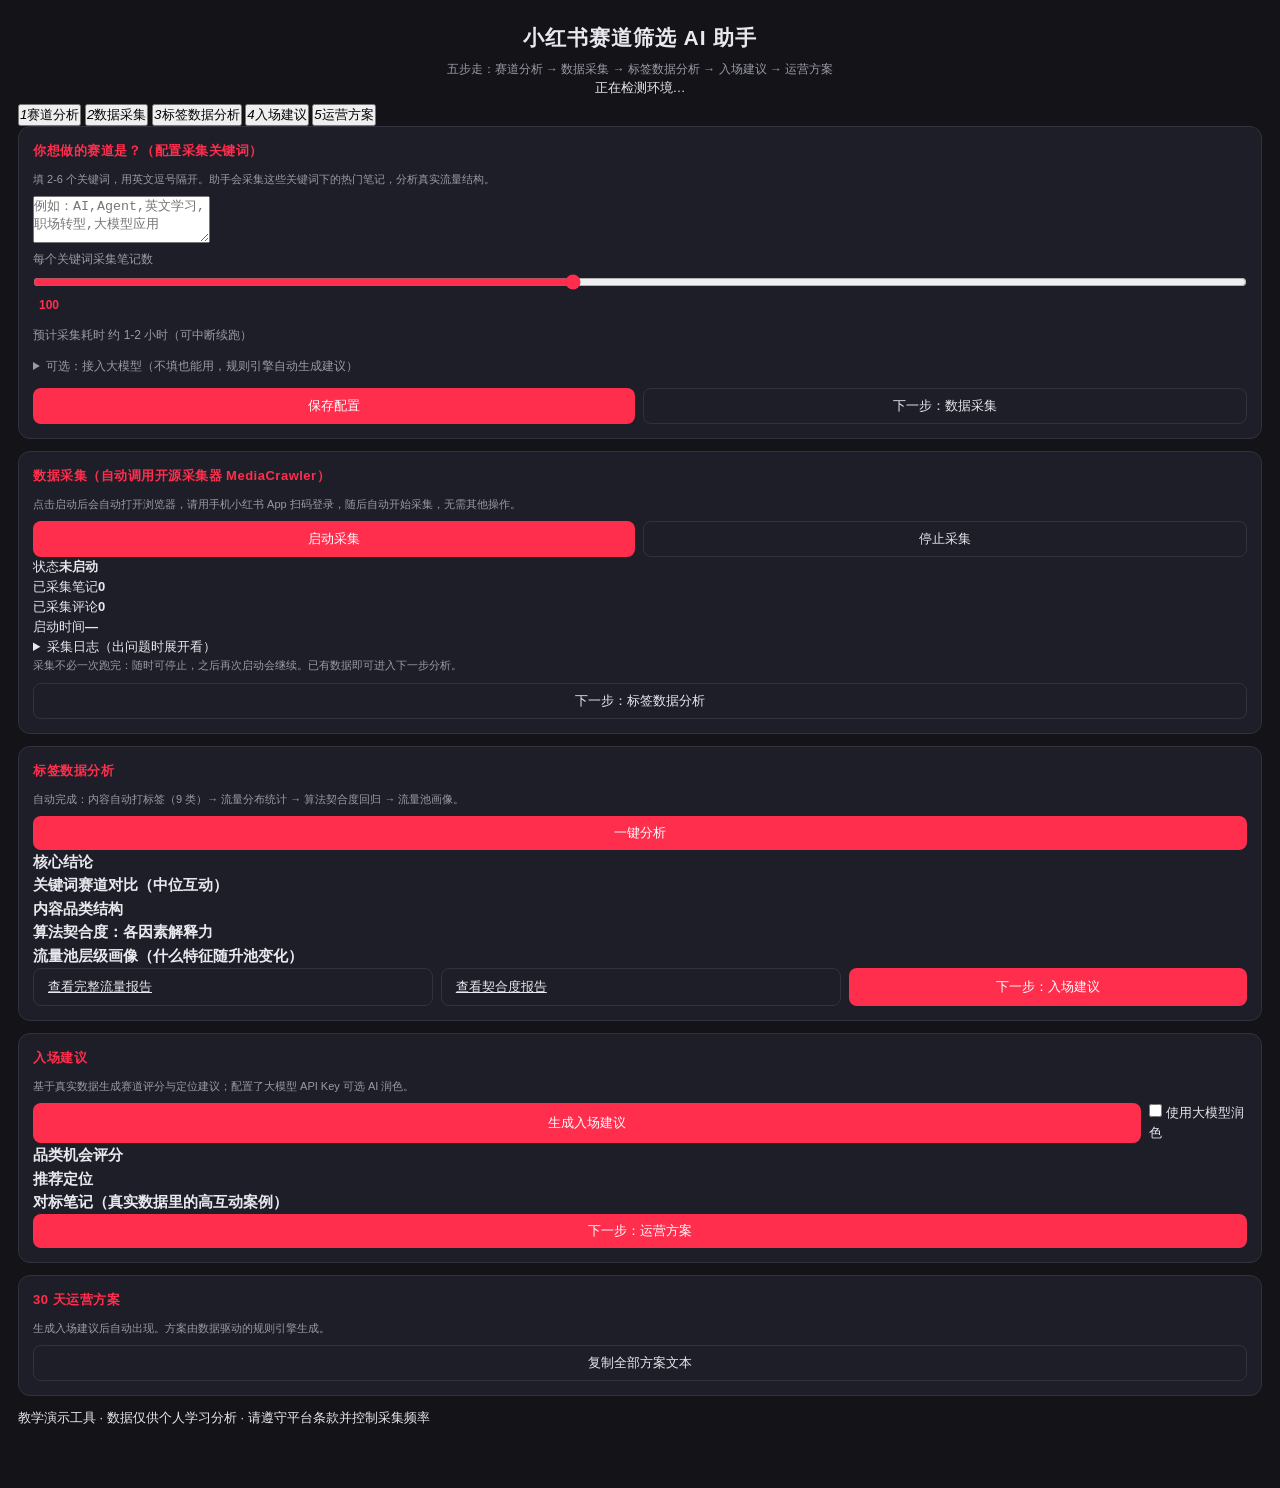
==== assistant/static/index.html @ 3bba019f "新增赛道筛选 AI 助手（assistant/）：五步向导（赛道分析/数据采集/标签分析/入场建议/运营方案），规则引擎+可选大模型润色，零额外依赖后端编排" ====
<!DOCTYPE html>
<html lang="zh-CN">
<head>
<meta charset="UTF-8">
<meta name="viewport" content="width=device-width, initial-scale=1.0">
<title>小红书赛道筛选 AI 助手</title>
<link rel="stylesheet" href="/style.css">
</head>
<body>

<header>
  <h1>小红书赛道筛选 AI 助手</h1>
  <p class="sub">五步走：赛道分析 → 数据采集 → 标签数据分析 → 入场建议 → 运营方案</p>
  <div id="envChips" class="env-chips">正在检测环境…</div>
</header>

<nav class="steps">
  <button class="step active" data-step="1"><i>1</i>赛道分析</button>
  <button class="step" data-step="2"><i>2</i>数据采集</button>
  <button class="step" data-step="3"><i>3</i>标签数据分析</button>
  <button class="step" data-step="4"><i>4</i>入场建议</button>
  <button class="step" data-step="5"><i>5</i>运营方案</button>
</nav>

<!-- ============ Step 1 赛道分析 ============ -->
<section id="sec1" class="sec active">
  <div class="card">
    <h2>你想做的赛道是？（配置采集关键词）</h2>
    <p class="hint">填 2-6 个关键词，用英文逗号隔开。助手会采集这些关键词下的热门笔记，分析真实流量结构。</p>
    <textarea id="kwInput" rows="3" placeholder="例如：AI,Agent,英文学习,职场转型,大模型应用"></textarea>
    <div class="fld-row">
      <label class="fld">每个关键词采集笔记数
        <input type="range" id="maxNotes" min="20" max="200" step="20" value="100">
        <span id="maxNotesVal" class="range-val">100</span>
      </label>
      <label class="fld">预计采集耗时
        <span id="etaText" class="eta">约 1-2 小时（可中断续跑）</span>
      </label>
    </div>
    <div class="fld">
      <details>
        <summary>可选：接入大模型（不填也能用，规则引擎自动生成建议）</summary>
        <div class="llm-grid">
          <label class="fld">API Key<input type="password" id="llmKey" placeholder="DeepSeek API Key（可选）"></label>
          <label class="fld">接口地址<input type="text" id="llmUrl" value="https://api.deepseek.com"></label>
          <label class="fld">模型<input type="text" id="llmModel" value="deepseek-chat"></label>
        </div>
      </details>
    </div>
    <div class="btn-row">
      <button class="btn" id="saveCfgBtn">保存配置</button>
      <button class="btn ghost" id="toStep2Btn">下一步：数据采集</button>
    </div>
    <p id="cfgMsg" class="msg"></p>
  </div>
</section>

<!-- ============ Step 2 数据采集 ============ -->
<section id="sec2" class="sec">
  <div class="card">
    <h2>数据采集（自动调用开源采集器 MediaCrawler）</h2>
    <p class="hint">点击启动后会自动打开浏览器，请用手机小红书 App 扫码登录，随后自动开始采集，无需其他操作。</p>
    <div class="btn-row">
      <button class="btn" id="startCrawlBtn">启动采集</button>
      <button class="btn ghost" id="stopCrawlBtn">停止采集</button>
    </div>
    <div id="crawlStatus" class="crawl-status">
      <div class="cs-row"><span>状态</span><b id="csState">未启动</b></div>
      <div class="cs-row"><span>已采集笔记</span><b id="csNotes">0</b></div>
      <div class="cs-row"><span>已采集评论</span><b id="csComments">0</b></div>
      <div class="cs-row"><span>启动时间</span><b id="csStarted">—</b></div>
    </div>
    <div class="progress"><div id="csBar" class="progress-fill" style="width:0%"></div></div>
    <details><summary>采集日志（出问题时展开看）</summary>
      <pre id="csLog" class="log-box">暂无日志</pre>
    </details>
    <p class="hint">采集不必一次跑完：随时可停止，之后再次启动会继续。已有数据即可进入下一步分析。</p>
    <button class="btn ghost" id="toStep3Btn">下一步：标签数据分析</button>
  </div>
</section>

<!-- ============ Step 3 标签数据分析 ============ -->
<section id="sec3" class="sec">
  <div class="card">
    <h2>标签数据分析</h2>
    <p class="hint">自动完成：内容自动打标签（9 类）→ 流量分布统计 → 算法契合度回归 → 流量池画像。</p>
    <button class="btn" id="analyzeBtn">一键分析</button>
    <p id="analyzeMsg" class="msg"></p>
    <div id="analyzeResult" class="hidden">
      <h3>核心结论</h3>
      <div id="metaCards" class="meta-cards"></div>
      <h3>关键词赛道对比（中位互动）</h3>
      <div id="kwBars" class="bars"></div>
      <h3>内容品类结构</h3>
      <div id="catTable" class="tbl-wrap"></div>
      <h3>算法契合度：各因素解释力</h3>
      <div id="fitBars" class="bars"></div>
      <h3>流量池层级画像（什么特征随升池变化）</h3>
      <div id="bucketTable" class="tbl-wrap"></div>
      <div class="btn-row">
        <a class="btn ghost link-btn" href="/reports/report.html" target="_blank">查看完整流量报告</a>
        <a class="btn ghost link-btn" href="/reports/report_fit.html" target="_blank">查看契合度报告</a>
        <button class="btn" id="toStep4Btn">下一步：入场建议</button>
      </div>
    </div>
  </div>
</section>

<!-- ============ Step 4 入场建议 ============ -->
<section id="sec4" class="sec">
  <div class="card">
    <h2>入场建议</h2>
    <p class="hint">基于真实数据生成赛道评分与定位建议；配置了大模型 API Key 可选 AI 润色。</p>
    <div class="btn-row">
      <button class="btn" id="adviceBtn">生成入场建议</button>
      <label class="chk"><input type="checkbox" id="useLlm"> 使用大模型润色</label>
    </div>
    <p id="adviceEngine" class="msg"></p>
    <div id="adviceResult" class="hidden">
      <div id="llmAdvice" class="llm-box hidden"></div>
      <h3>品类机会评分</h3>
      <div id="nicheCards" class="niche-grid"></div>
      <h3>推荐定位</h3>
      <div id="recommended" class="rec-list"></div>
      <h3>对标笔记（真实数据里的高互动案例）</h3>
      <div id="benchmarks" class="bench-list"></div>
      <button class="btn" id="toStep5Btn">下一步：运营方案</button>
    </div>
  </div>
</section>

<!-- ============ Step 5 运营方案 ============ -->
<section id="sec5" class="sec">
  <div class="card">
    <h2>30 天运营方案</h2>
    <div id="planBox">
      <p class="hint">生成入场建议后自动出现。方案由数据驱动的规则引擎生成。</p>
    </div>
    <button class="btn ghost" id="copyPlanBtn">复制全部方案文本</button>
  </div>
</section>

<footer>
  <p>教学演示工具 · 数据仅供个人学习分析 · 请遵守平台条款并控制采集频率</p>
</footer>

<script src="/app.js"></script>
</body>
</html>
---- style.css ----
/* ============ 小红书推荐 Pipeline 模拟器 ============ */
* { box-sizing: border-box; margin: 0; padding: 0; }

:root {
  --bg: #131318;
  --card: #1e1e28;
  --card2: #242430;
  --line: #32323f;
  --text: #e8e8ee;
  --muted: #9a9aa8;
  --accent: #ff2e4d;
  --blue: #4d9fff;
  --purple: #7a5cff;
  --orange: #ffb84d;
  --green: #4dd16f;
  --red: #ff5c5c;
}

body {
  background: var(--bg);
  color: var(--text);
  font-family: "PingFang SC", "Microsoft YaHei", -apple-system, sans-serif;
  font-size: 13px;
  line-height: 1.55;
  padding: 0 18px 60px;
}

header { text-align: center; padding: 22px 0 6px; }
h1 { font-size: 21px; letter-spacing: 1px; }
.sub { color: var(--muted); font-size: 12px; margin-top: 5px; }
.engine-badge {
  display: inline-block; border-radius: 10px; padding: 1px 10px; font-size: 11px;
  cursor: pointer; border: 1px solid var(--line); background: var(--card); color: var(--muted);
}
.engine-badge.on { border-color: var(--green); color: var(--green); background: rgba(77, 209, 111, 0.08); }
.engine-badge.off { border-color: var(--orange); color: var(--orange); background: rgba(255, 184, 77, 0.08); }

/* ---------- Tabs ---------- */
.tabs { display: flex; gap: 8px; justify-content: center; margin: 16px 0 18px; }
.tab {
  background: var(--card); color: var(--muted); border: 1px solid var(--line);
  padding: 7px 22px; border-radius: 20px; cursor: pointer; font-size: 13px;
}
.tab:hover { color: var(--text); }
.tab.active { background: var(--accent); color: #fff; border-color: var(--accent); }
.panel { display: none; max-width: 1400px; margin: 0 auto; }
.panel.active { display: block; }

/* ---------- 布局 ---------- */
.grid3 { display: grid; grid-template-columns: 250px 1fr 350px; gap: 14px; align-items: start; }
.grid2 { display: grid; grid-template-columns: 320px 1fr; gap: 14px; align-items: start; }
.card { background: var(--card); border: 1px solid var(--line); border-radius: 12px; padding: 14px; margin-bottom: 12px; }
.card h2 { font-size: 13px; color: var(--accent); margin-bottom: 10px; letter-spacing: 0.5px; }
.card h3.mini { font-size: 11px; color: var(--muted); margin: 12px 0 6px; font-weight: 600; }
.hint { color: var(--muted); font-size: 11px; margin-bottom: 8px; }

/* ---------- 用户画像 ---------- */
.persona-btn {
  display: block; width: 100%; text-align: left; background: var(--card2);
  border: 1px solid var(--line); color: var(--text); padding: 7px 10px;
  border-radius: 8px; cursor: pointer; margin-bottom: 6px; font-size: 12px;
}
.persona-btn:hover { border-color: var(--blue); }
.persona-btn.active { border-color: var(--accent); background: rgba(255, 46, 77, 0.12); }
.hist-tags { display: flex; flex-wrap: wrap; gap: 4px; }
.hist-tags span {
  background: var(--card2); border: 1px solid var(--line); border-radius: 10px;
  padding: 2px 8px; font-size: 11px; color: var(--muted);
}

/* ---------- 权重滑杆 ---------- */
.slider-row { margin-bottom: 10px; }
.slider-row .sl-top { display: flex; justify-content: space-between; font-size: 12px; margin-bottom: 3px; }
.slider-row .sl-top b { color: var(--accent); }
input[type="range"] { width: 100%; accent-color: var(--accent); }
.range-val { color: var(--accent); font-weight: 700; margin-left: 6px; }

/* ---------- 按钮 ---------- */
.btn {
  background: var(--accent); color: #fff; border: none; border-radius: 8px;
  padding: 8px 14px; cursor: pointer; font-size: 13px; width: 100%;
}
.btn:hover { filter: brightness(1.15); }
.btn.ghost { background: transparent; border: 1px solid var(--line); color: var(--text); }
.btn-row { display: flex; gap: 8px; }
.btn:disabled { opacity: 0.5; cursor: not-allowed; }

/* ---------- 流程条 ---------- */
.flow { display: flex; align-items: center; gap: 6px; margin-bottom: 12px; flex-wrap: wrap; }
.flow-chip {
  background: var(--card); border: 1px solid var(--line); border-radius: 8px;
  padding: 6px 12px; font-size: 12px;
}
.flow-chip b { color: var(--accent); font-size: 14px; margin-left: 4px; }
.flow-arrow { color: var(--muted); }

/* ---------- 各层 Stage ---------- */
.stage { background: var(--card); border-radius: 12px; margin-bottom: 12px; overflow: hidden; border: 1px solid var(--line); }
.s-recall { border-left: 4px solid var(--blue); }
.s-rough { border-left: 4px solid var(--purple); }
.s-fine { border-left: 4px solid var(--accent); }
.s-rerank { border-left: 4px solid var(--orange); }
.stage-head { display: flex; justify-content: space-between; align-items: center; padding: 10px 14px; background: var(--card2); gap: 10px; }
.stage-name { font-weight: 700; font-size: 14px; }
.s-recall .stage-name { color: var(--blue); }
.s-rough .stage-name { color: var(--purple); }
.s-fine .stage-name { color: var(--accent); }
.s-rerank .stage-name { color: var(--orange); }
.stage-desc { color: var(--muted); font-size: 11px; }
.stage-count { font-size: 11px; color: var(--muted); white-space: nowrap; }
.stage-count b { color: var(--text); font-size: 13px; }

/* ---------- 表格 ---------- */
.tbl-wrap { max-height: 300px; overflow-y: auto; }
table { width: 100%; border-collapse: collapse; font-size: 12px; }
th {
  position: sticky; top: 0; background: var(--card2); color: var(--muted);
  text-align: left; padding: 6px 10px; font-weight: 600; white-space: nowrap;
}
td { padding: 5px 10px; border-top: 1px solid var(--line); white-space: nowrap; }
tr.dropped td { color: #5c5c6a; }
tr.dropped td.title-cell { text-decoration: line-through; }
.num { font-variant-numeric: tabular-nums; }
.chip { display: inline-block; background: var(--card2); border: 1px solid var(--line); border-radius: 9px; padding: 0 7px; font-size: 10px; color: var(--muted); margin-right: 3px; }
.tag-ok { color: var(--green); font-weight: 700; }
.tag-no { color: var(--red); font-weight: 700; }
.tag-dim { color: var(--muted); }
.more { color: var(--muted); font-size: 11px; padding: 7px 14px; }
.w-chip { display: inline-block; background: rgba(255, 46, 77, 0.1); border: 1px solid rgba(255, 46, 77, 0.4); color: #ff8a9c; border-radius: 9px; padding: 0 7px; font-size: 10px; margin: 8px 3px 0 0; }

/* ---------- 散点图 ---------- */
.legend { display: flex; flex-wrap: wrap; gap: 8px; margin-top: 8px; font-size: 10px; color: var(--muted); }
.legend-item { display: flex; align-items: center; gap: 3px; }
.legend-dot { width: 9px; height: 9px; border-radius: 50%; display: inline-block; }
.legend-note { width: 100%; margin-top: 3px; }

/* ---------- Feed ---------- */
.feed-grid { display: grid; grid-template-columns: 1fr 1fr; gap: 10px; }
.feed-card { background: var(--card2); border: 1px solid var(--line); border-radius: 10px; overflow: hidden; position: relative; }
.rank-badge {
  position: absolute; top: 6px; left: 6px; background: rgba(0, 0, 0, 0.65); color: #fff;
  font-size: 10px; border-radius: 9px; padding: 1px 8px;
}
.cover { height: 74px; display: flex; align-items: center; justify-content: center; font-size: 11px; color: rgba(255, 255, 255, 0.85); }
.fc-title { padding: 8px 10px 3px; font-size: 12px; font-weight: 600; }
.fc-meta { padding: 0 10px 9px; font-size: 10px; color: var(--muted); }

/* ---------- 横向条 ---------- */
.hbar-row { display: flex; align-items: center; gap: 6px; margin-bottom: 5px; }
.hbar-label { width: 56px; font-size: 10px; color: var(--muted); text-align: right; flex-shrink: 0; }
.hbar-track { flex: 1; background: var(--card2); height: 10px; border-radius: 5px; overflow: hidden; }
.hbar-fill { height: 100%; border-radius: 5px; transition: width 0.4s ease; }
.hbar-val { width: 32px; font-size: 10px; color: var(--muted); font-variant-numeric: tabular-nums; }

/* ---------- Tab2 表单 ---------- */
.fld { display: block; margin-bottom: 12px; font-size: 12px; color: var(--muted); }
.fld input[type="text"], .fld select {
  display: block; width: 100%; margin-top: 5px; background: var(--card2);
  border: 1px solid var(--line); color: var(--text); border-radius: 8px;
  padding: 8px 10px; font-size: 13px;
}
.fld input[type="range"] { margin-top: 6px; }

/* ---------- 流量池卡片 ---------- */
.pool-flow { display: grid; grid-template-columns: repeat(6, 1fr); gap: 8px; margin-bottom: 14px; }
.pool-card { background: var(--card); border: 1px solid var(--line); border-radius: 10px; padding: 10px; min-height: 86px; }
.pool-card.pc-audit { border-color: var(--purple); }
.pc-name { font-weight: 700; font-size: 12px; }
.pc-sub { color: var(--muted); font-size: 10px; margin: 4px 0 8px; }
.pc-status { font-size: 11px; font-weight: 700; border-radius: 8px; padding: 2px 8px; display: inline-block; }
.pc-pend { background: var(--card2); color: var(--muted); }
.pc-run { background: rgba(77, 159, 255, 0.15); color: var(--blue); animation: pulse 0.8s infinite; }
.pc-pass { background: rgba(77, 209, 111, 0.15); color: var(--green); }
.pc-fail { background: rgba(255, 92, 92, 0.15); color: var(--red); }
.pc-skip { background: var(--card2); color: #55555f; }
@keyframes pulse { 50% { opacity: 0.45; } }

/* ---------- 曝光瀑布 ---------- */
.pool-bars { margin-top: 10px; }
.pbar-row { display: flex; align-items: center; gap: 8px; margin-bottom: 6px; }
.pbar-label { width: 88px; font-size: 11px; color: var(--muted); text-align: right; flex-shrink: 0; }
.pbar-track { flex: 1; background: var(--card2); height: 16px; border-radius: 8px; overflow: hidden; }
.pbar-fill { height: 100%; border-radius: 8px; transition: width 0.5s ease; }
.pbar-fill.ok { background: linear-gradient(90deg, #2ecc71, #4dd16f); }
.pbar-fill.fail { background: linear-gradient(90deg, #ff5c5c, #ff8a5c); }
.pbar-fill.dim { background: #3a3a48; }
.pbar-val { width: 48px; font-size: 11px; font-variant-numeric: tabular-nums; }

/* ---------- 结论 ---------- */
.verdict { background: var(--card); border: 1px solid var(--line); border-radius: 12px; padding: 14px; margin-top: 14px; }
.verdict h3 { font-size: 12px; color: var(--muted); margin: 12px 0 4px; }
.v-head { display: flex; justify-content: space-between; align-items: center; gap: 10px; flex-wrap: wrap; }
.v-label { font-size: 16px; font-weight: 800; }
.v-nums { font-size: 12px; color: var(--muted); }
.v-nums b { color: var(--text); }
.verdict p { margin-top: 8px; color: var(--muted); font-size: 12px; }
.v-plain { border-color: var(--line); } .v-plain .v-label { color: var(--muted); }
.v-warm { border-color: var(--blue); } .v-warm .v-label { color: var(--blue); }
.v-hot { border-color: var(--orange); } .v-hot .v-label { color: var(--orange); }
.v-boom { border-color: var(--accent); } .v-boom .v-label { color: var(--accent); }

/* ---------- 批量直方图 ---------- */
.hist { display: flex; gap: 18px; align-items: flex-end; margin-top: 8px; padding: 0 6px; }
.hist-col { text-align: center; }
.hist-bar { width: 46px; background: linear-gradient(180deg, var(--accent), #b3172f); border-radius: 6px 6px 0 0; }
.hist-num { font-weight: 700; margin-top: 4px; }
.hist-label { font-size: 10px; color: var(--muted); margin-top: 2px; }
.hist-sum { color: var(--muted); font-size: 12px; margin-top: 10px; }
.hist-sum b { color: var(--text); }

/* ---------- Tab3 ---------- */
.info-grid { display: grid; grid-template-columns: repeat(auto-fill, minmax(300px, 1fr)); gap: 12px; }
.info-card { background: var(--card); border: 1px solid var(--line); border-radius: 12px; padding: 14px; }
.info-card h3 { color: var(--accent); font-size: 14px; margin-bottom: 6px; }
.info-card p { color: var(--text); font-size: 12px; }
.info-card em { display: block; color: var(--muted); font-size: 11px; margin-top: 8px; font-style: normal; }

@media (max-width: 1100px) {
  .grid3 { grid-template-columns: 1fr; }
  .grid2 { grid-template-columns: 1fr; }
  .pool-flow { grid-template-columns: repeat(3, 1fr); }
}
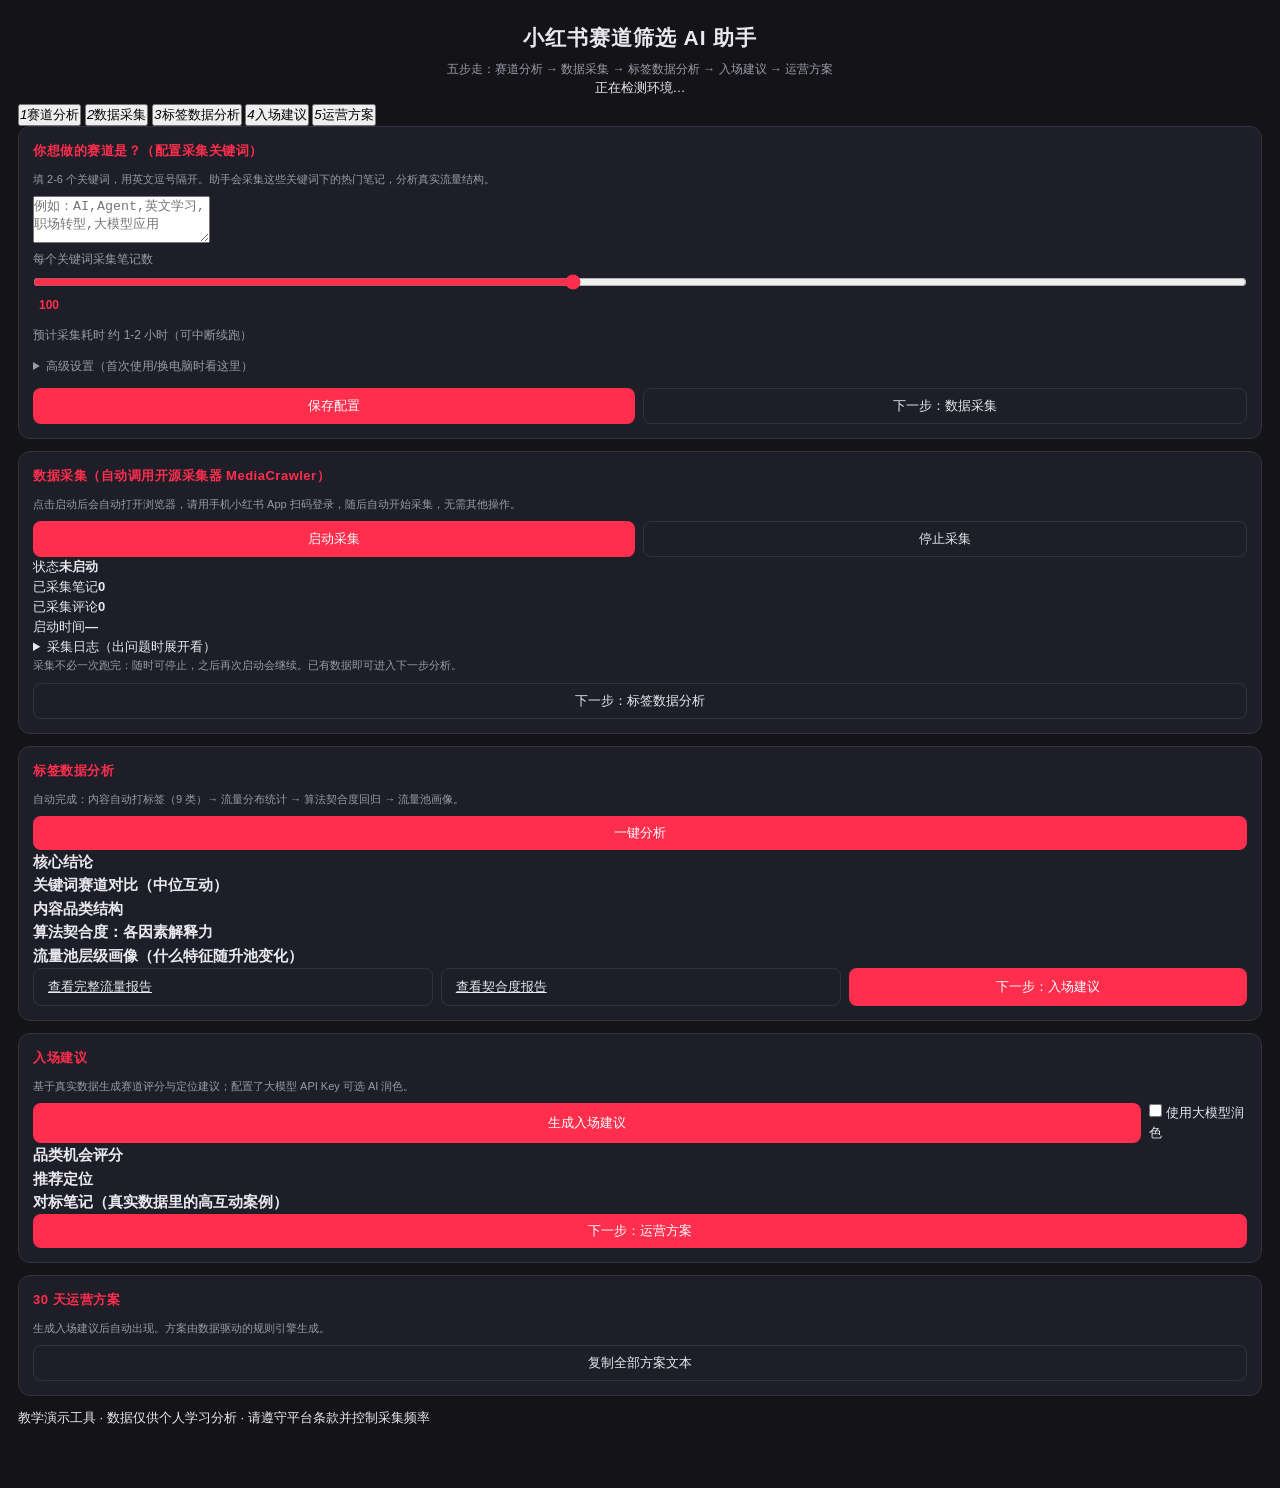
==== commit 165375ce: "开箱即用：新增 setup.bat 一键安装（下载MediaCrawler+建环境+装依赖），MediaCrawler 路径自动探测+界面可配，部署指南" ====
--- a/assistant/static/index.html
+++ b/assistant/static/index.html
@@ -39,12 +39,16 @@
     </div>
     <div class="fld">
       <details>
-        <summary>可选：接入大模型（不填也能用，规则引擎自动生成建议）</summary>
+        <summary>高级设置（首次使用/换电脑时看这里）</summary>
         <div class="llm-grid">
+          <label class="fld">MediaCrawler 目录（自动检测，找不到时手动填）
+            <input type="text" id="mediaDir" placeholder="例如 E:\MediaCrawler">
+          </label>
           <label class="fld">API Key<input type="password" id="llmKey" placeholder="DeepSeek API Key（可选）"></label>
           <label class="fld">接口地址<input type="text" id="llmUrl" value="https://api.deepseek.com"></label>
           <label class="fld">模型<input type="text" id="llmModel" value="deepseek-chat"></label>
         </div>
+        <p class="hint">环境未就绪时，运行项目根目录的 setup.bat 可自动安装采集器与依赖。</p>
       </details>
     </div>
     <div class="btn-row">
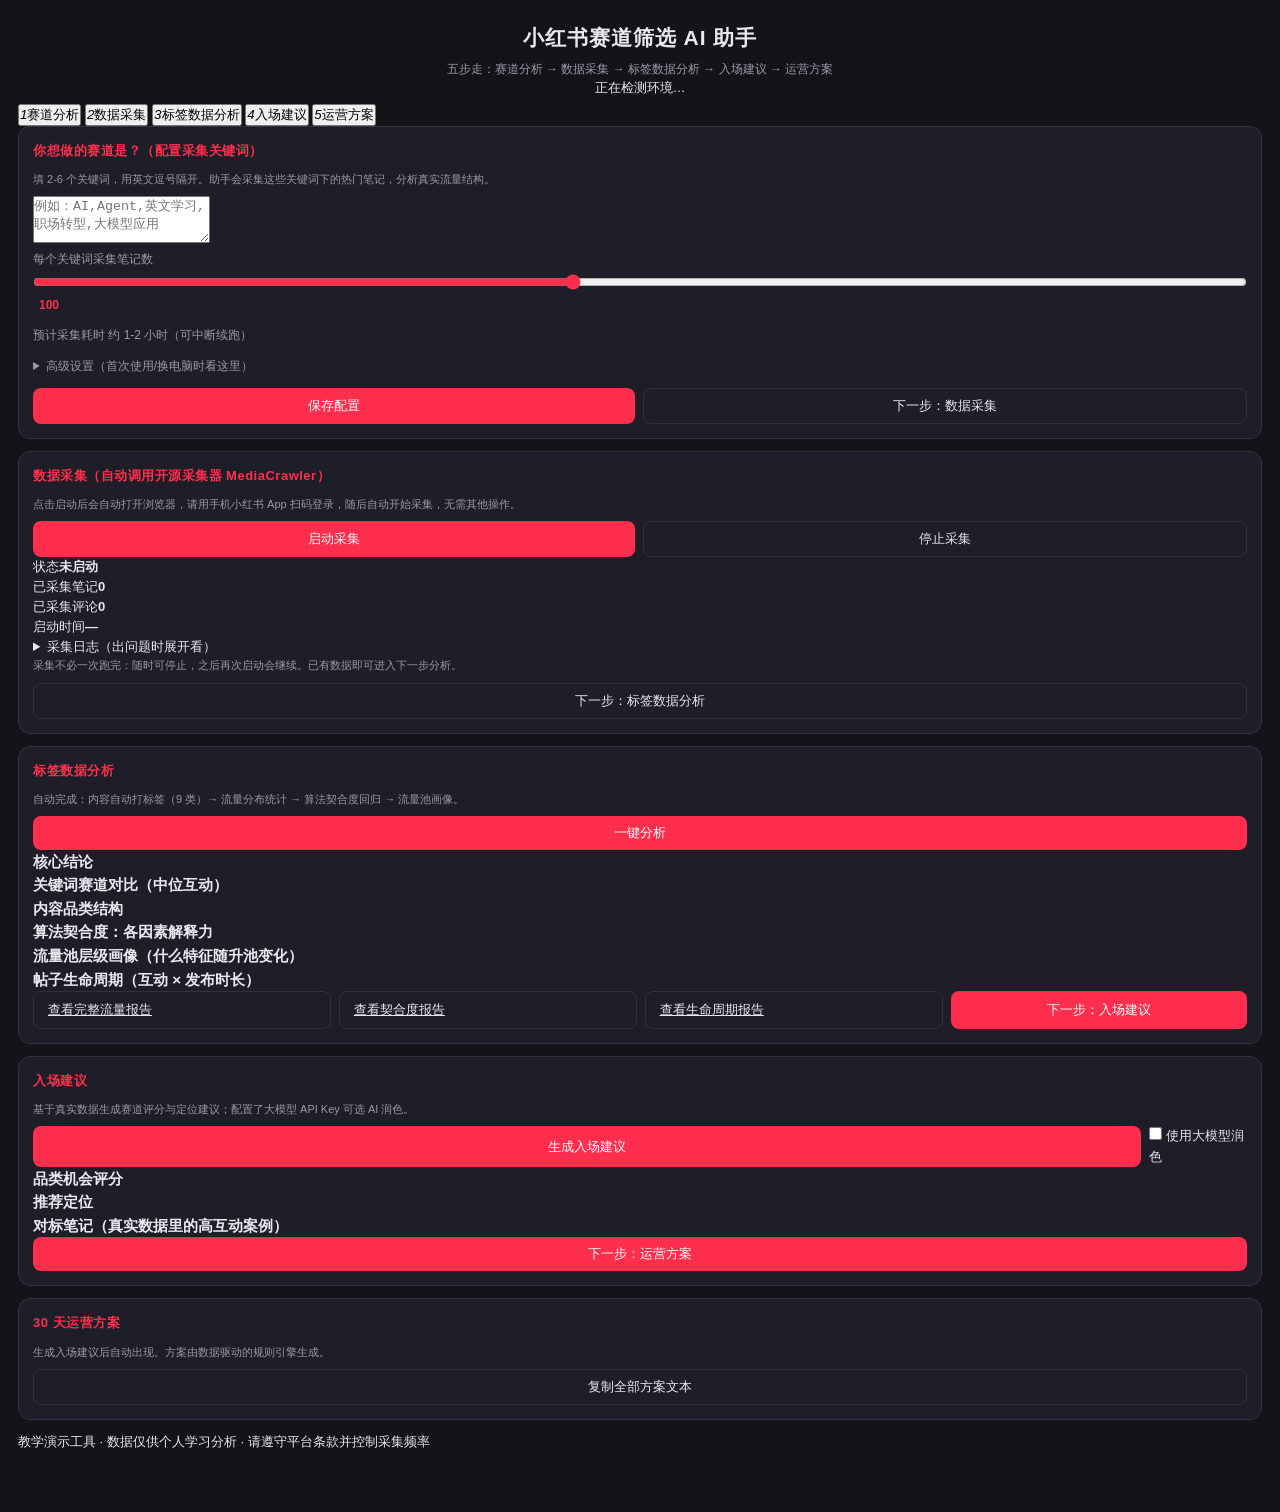
==== commit 59f86855: "新增帖子生命周期分析（analyze_lifecycle）：互动速率衰减/半衰期/品类生命周期类型，并整合进助手分析链路" ====
--- a/assistant/static/index.html
+++ b/assistant/static/index.html
@@ -101,9 +101,13 @@
       <div id="fitBars" class="bars"></div>
       <h3>流量池层级画像（什么特征随升池变化）</h3>
       <div id="bucketTable" class="tbl-wrap"></div>
+      <h3>帖子生命周期（互动 × 发布时长）</h3>
+      <div id="lifeCards" class="meta-cards"></div>
+      <div id="lifeTable" class="tbl-wrap"></div>
       <div class="btn-row">
         <a class="btn ghost link-btn" href="/reports/report.html" target="_blank">查看完整流量报告</a>
         <a class="btn ghost link-btn" href="/reports/report_fit.html" target="_blank">查看契合度报告</a>
+        <a class="btn ghost link-btn" href="/reports/report_lifecycle.html" target="_blank">查看生命周期报告</a>
         <button class="btn" id="toStep4Btn">下一步：入场建议</button>
       </div>
     </div>
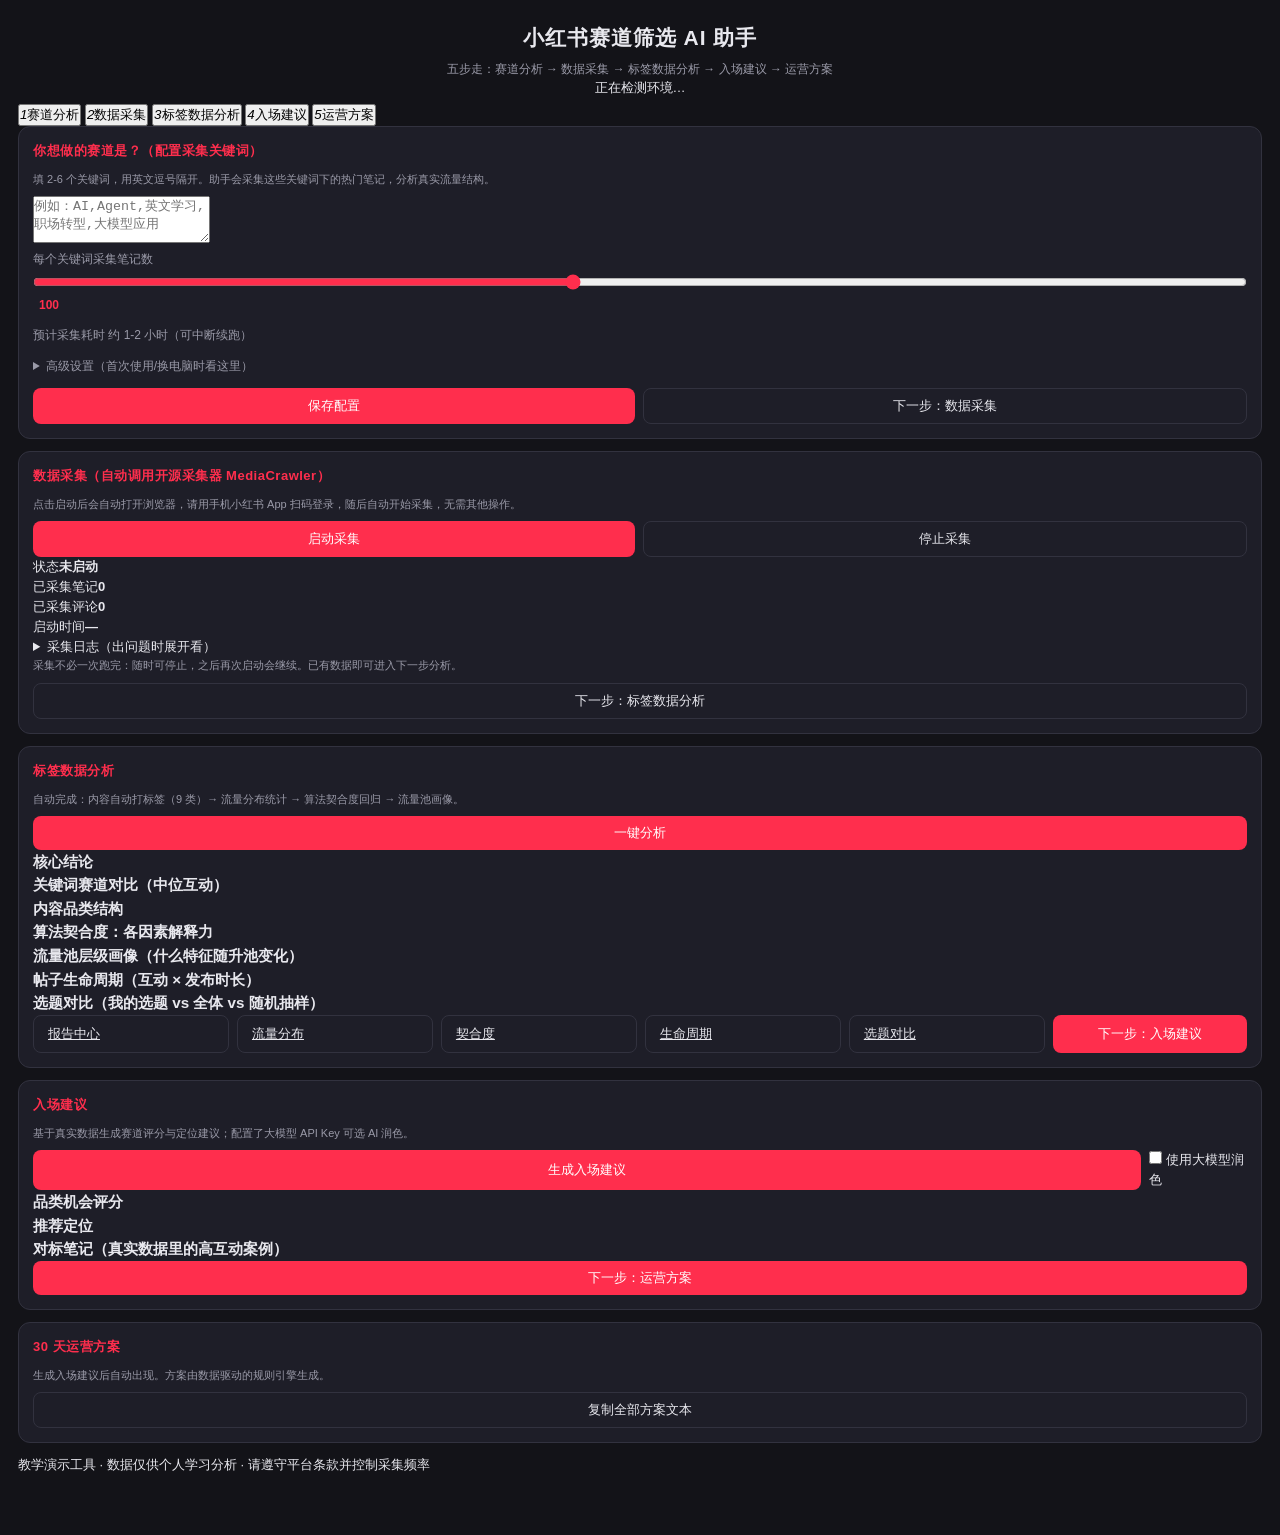
==== commit fe4fde7e: "四大更新：1)每日自动更新(daily_update+计划任务+随机抖动防风控+461自动处置) 2)报告排版升级(统一导航+报告中心) 3)选题对比分析(bootstrap一致性检验) 4)READ" ====
--- a/assistant/static/index.html
+++ b/assistant/static/index.html
@@ -43,6 +43,9 @@
         <div class="llm-grid">
           <label class="fld">MediaCrawler 目录（自动检测，找不到时手动填）
             <input type="text" id="mediaDir" placeholder="例如 E:\MediaCrawler">
+          </label>
+          <label class="fld">我的选题关键词（用于选题对比分析）
+            <input type="text" id="myKeywords" placeholder="例如 英文学习,AI">
           </label>
           <label class="fld">API Key<input type="password" id="llmKey" placeholder="DeepSeek API Key（可选）"></label>
           <label class="fld">接口地址<input type="text" id="llmUrl" value="https://api.deepseek.com"></label>
@@ -104,10 +107,14 @@
       <h3>帖子生命周期（互动 × 发布时长）</h3>
       <div id="lifeCards" class="meta-cards"></div>
       <div id="lifeTable" class="tbl-wrap"></div>
+      <h3>选题对比（我的选题 vs 全体 vs 随机抽样）</h3>
+      <div id="compareBox" class="tbl-wrap"></div>
       <div class="btn-row">
-        <a class="btn ghost link-btn" href="/reports/report.html" target="_blank">查看完整流量报告</a>
-        <a class="btn ghost link-btn" href="/reports/report_fit.html" target="_blank">查看契合度报告</a>
-        <a class="btn ghost link-btn" href="/reports/report_lifecycle.html" target="_blank">查看生命周期报告</a>
+        <a class="btn ghost link-btn" href="/reports/report_index.html" target="_blank">报告中心</a>
+        <a class="btn ghost link-btn" href="/reports/report.html" target="_blank">流量分布</a>
+        <a class="btn ghost link-btn" href="/reports/report_fit.html" target="_blank">契合度</a>
+        <a class="btn ghost link-btn" href="/reports/report_lifecycle.html" target="_blank">生命周期</a>
+        <a class="btn ghost link-btn" href="/reports/report_compare.html" target="_blank">选题对比</a>
         <button class="btn" id="toStep4Btn">下一步：入场建议</button>
       </div>
     </div>
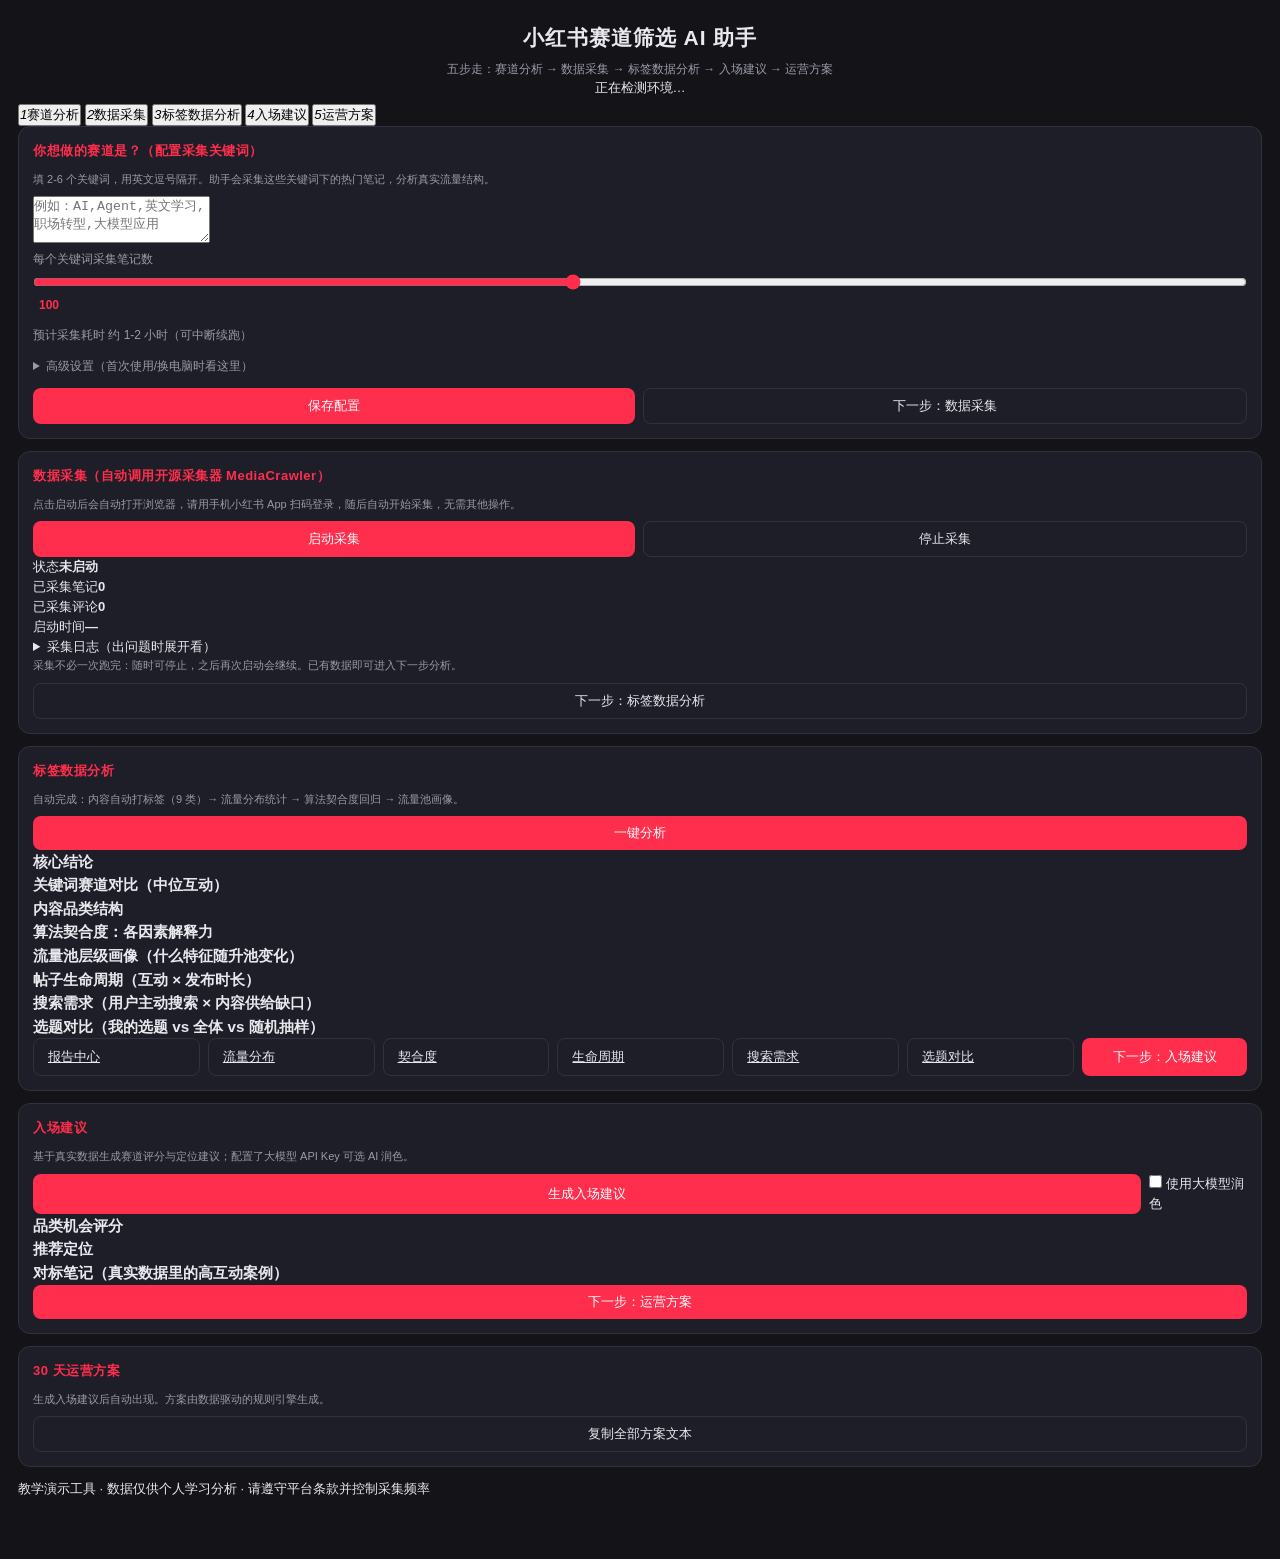
==== commit e00c67a7: "新增用户主动搜索需求分析：MediaCrawler 集成搜索联想词采集(sug/recommend)，需求×供给缺口分析（蓝海关键词），报告中心新增搜索需求报告" ====
--- a/assistant/static/index.html
+++ b/assistant/static/index.html
@@ -107,6 +107,8 @@
       <h3>帖子生命周期（互动 × 发布时长）</h3>
       <div id="lifeCards" class="meta-cards"></div>
       <div id="lifeTable" class="tbl-wrap"></div>
+      <h3>搜索需求（用户主动搜索 × 内容供给缺口）</h3>
+      <div id="searchBox" class="tbl-wrap"></div>
       <h3>选题对比（我的选题 vs 全体 vs 随机抽样）</h3>
       <div id="compareBox" class="tbl-wrap"></div>
       <div class="btn-row">
@@ -114,6 +116,7 @@
         <a class="btn ghost link-btn" href="/reports/report.html" target="_blank">流量分布</a>
         <a class="btn ghost link-btn" href="/reports/report_fit.html" target="_blank">契合度</a>
         <a class="btn ghost link-btn" href="/reports/report_lifecycle.html" target="_blank">生命周期</a>
+        <a class="btn ghost link-btn" href="/reports/report_search.html" target="_blank">搜索需求</a>
         <a class="btn ghost link-btn" href="/reports/report_compare.html" target="_blank">选题对比</a>
         <button class="btn" id="toStep4Btn">下一步：入场建议</button>
       </div>
